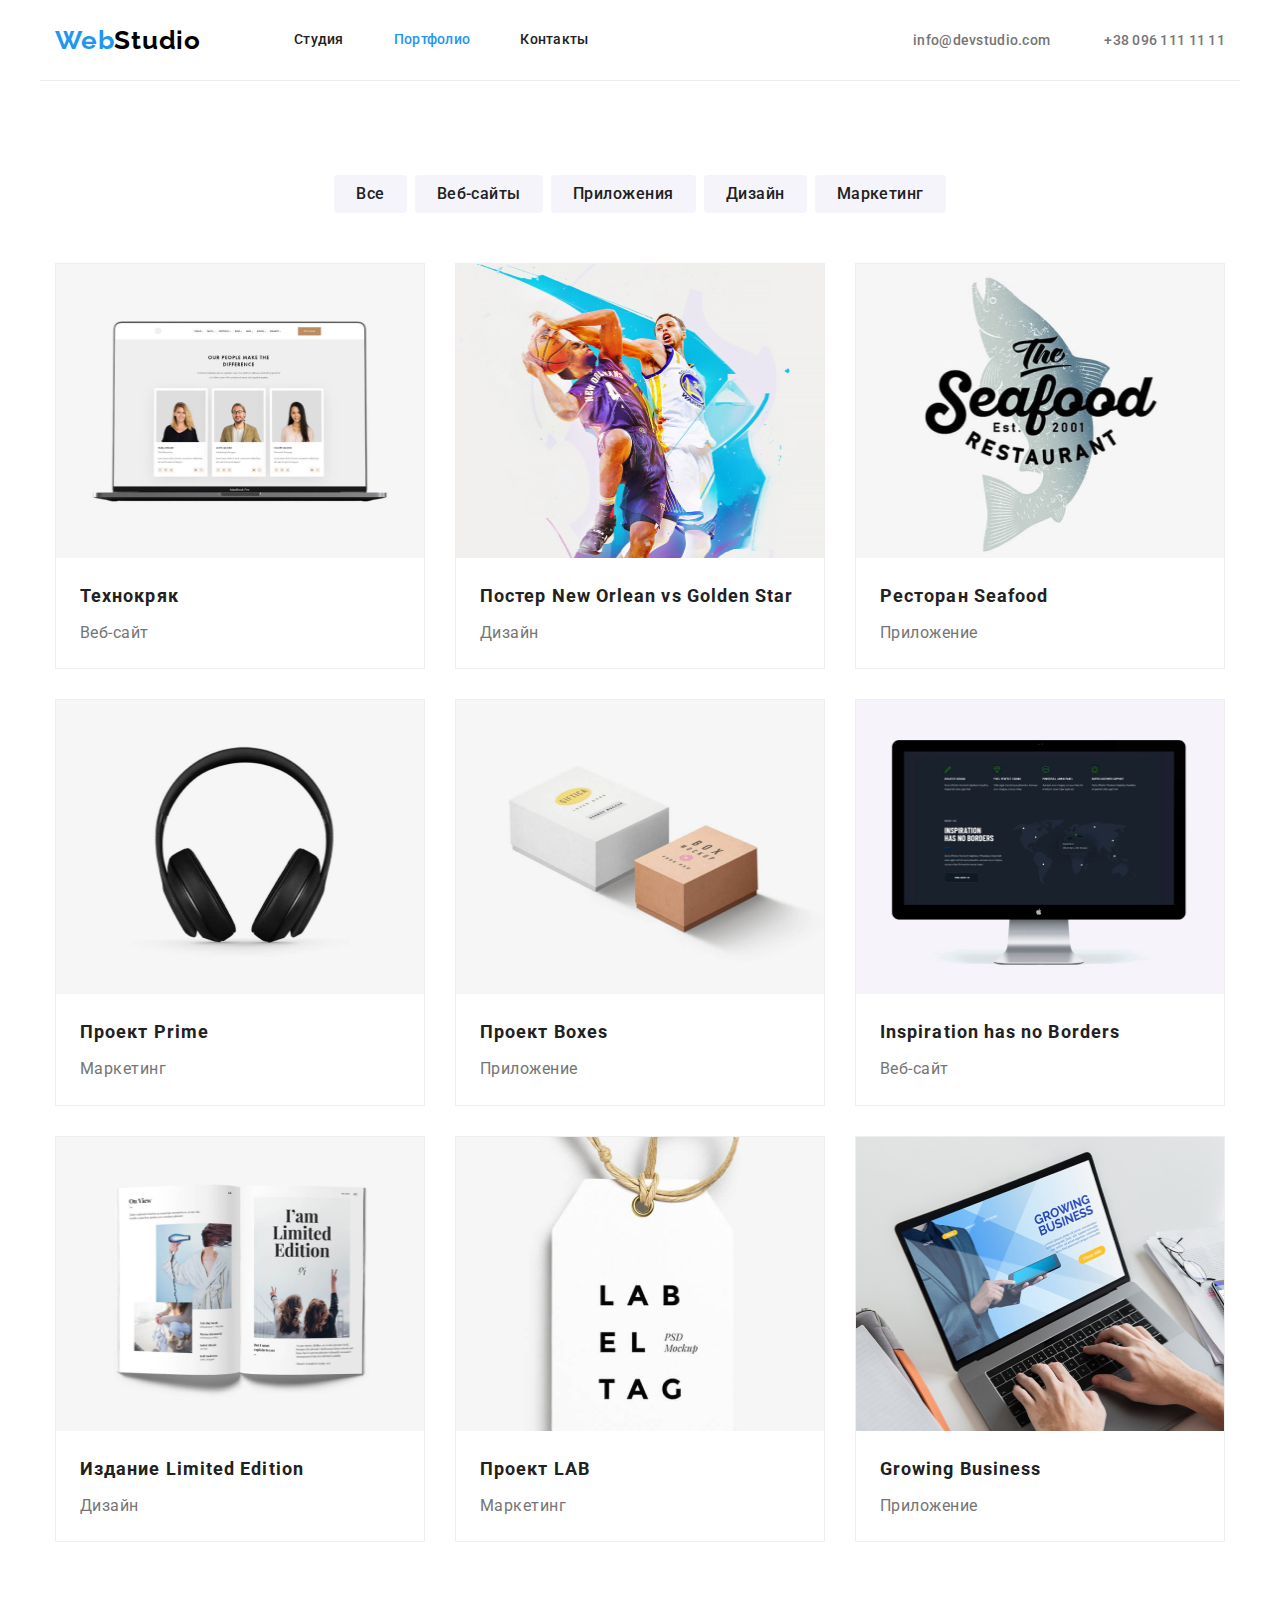
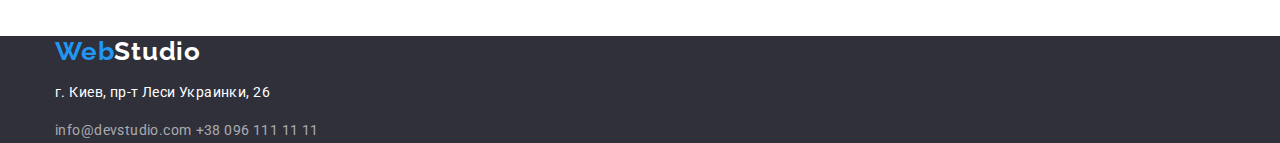
==== portfolio.html @ 0b3e7a97 "Вносит изменения в проект" ====
<!DOCTYPE html>
<html lang="ru">

<head>
    <meta charset="UTF-8">
    <meta http-equiv="X-UA-Compatible" content="IE=edge">
    <meta name="viewport" content="width=device-width, initial-scale=1.0">
    <title>Business</title>
    <link rel="preconnect" href="https://fonts.googleapis.com">
    <link rel="preconnect" href="https://fonts.gstatic.com" crossorigin>
    <link href="https://fonts.googleapis.com/css2?family=Raleway:wght@700&family=Roboto:wght@400;500;700;900&display=swap"
        rel="stylesheet">
    <link rel="stylesheet" href="https://cdnjs.cloudflare.com/ajax/libs/modern-normalize/1.1.0/modern-normalize.min.css">
    <link rel="stylesheet" href="./css/style.css">
</head>

<body>

    <!--Шапка сайта-->
    <header>
        <div class="container main-nav border">
            <nav class="main-nav">
                <a lang="en" href="" class="logo">
                    <span class="main-logo">Web</span><span class="secondary-logo">Studio</span>
                </a>
                <ul class="site-nav list">
                    <li class="item"><a href="./index.html" class="link">Студия</a></li>
                    <li class="item"><a href="./portfolio.html" class="link current">Портфолио</a></li>
                    <li class="item"><a href="" class="link">Контакты</a></li>
                </ul>
            </nav>
            <div class="info">
                <a href="mailto:info@devstudio.com" class="connect">info@devstudio.com</a>
                <a href="tel:+380961111111" class="connect last">+38 096 111 11 11</a>
            </div>
        </div>
    </header>
    <main>
        <!--CARDS-->
        <section class="section">
            <div class="container benefits">

                <ul class="buttons list">
                    <li class="btn"><button type="button" class="button">Все</button></li>
                    <li class="btn"><button type="button" class="button">Веб-сайты</button></li>
                    <li class="btn"><button type="button" class="button">Приложения</button></li>
                    <li class="btn"><button type="button" class="button">Дизайн</button></li>
                    <li class="btn"><button type="button" class="button">Маркетинг</button></li>
                </ul>

                <ul class="card-set list">

                    <li class="card">
                        <a href="" class="link"><img src="./Images/portfolio/techno.jpg" alt="Ноутбук с фото наших сотрудников" width="370"
                        height="294">
                            <div class="card-content">
                                <h2 class="card-heading">Технокряк</h2>
                                <p class="subtitle">Веб-сайт</p>
                            </div>
                        </a>   
                    </li>

                    <li class="card">
                        <a href="" class="link"><img src="./Images/portfolio/basket.jpg" alt="Двое басетболистов в игре" width="370"
                        height="294">
                            <div class="card-content">
                                <h2 class="card-heading">Постер New Orlean vs Golden Star</h2>
                                <p class="subtitle">Дизайн</p>
                            </div>
                        </a>  
                    </li>

                    <li class="card">
                        <a href="" class="link"><img src="./Images/portfolio/seafood.jpg" alt="Логотип ресторана в виде рыбы и название" width="370"
                        height="294">
                            <div class="card-content">
                                <h2 class="card-heading">Ресторан Seafood</h2>
                                <p class="subtitle">Приложение</p>
                            </div>
                        </a>
                        
                    </li>

                    <li class="card">
                        <a href="" class="link"><img src="./Images/portfolio/prime.jpg" alt="Изображение наушников" width="370"
                        height="294">
                            <div class="card-content">
                                <h2 class="card-heading">Проект Prime</h2>
                                <p class="subtitle">Маркетинг</p>
                            </div>
                        </a>   
                    </li>

                    <li class="card">
                        <a href="" class="link"><img src="./Images/portfolio/boxes.jpg" alt="Изображение двух коробок" width="370"
                        height="294">
                            <div class="card-content">
                                <h2 class="card-heading">Проект Boxes</h2>
                                <p class="subtitle">Приложение</p>
                            </div>
                        </a>
                        
                    </li>

                    <li class="card">
                        <a href="" class="link"><img src="./Images/portfolio/inspiration.jpg" alt="Монитор с надписью и картой" width="370"
                        height="294">
                            <div class="card-content">
                                <h2 class="card-heading">Inspiration has no Borders</h2>
                                <p class="subtitle">Веб-сайт</p>
                            </div>
                        </a>   
                    </li>

                    <li class="card">
                        <a href="" class="link"><img src="./Images/portfolio/limited.jpg" alt="Раскрытая книга" width="370"
                        height="294">
                            <div class="card-content">
                                <h2 class="card-heading">Издание Limited Edition</h2>
                                <p class="subtitle">Дизайн</p>
                            </div>
                        </a>
                    </li>

                    <li class="card">
                        <a href="" class="link"><img src="./Images/portfolio/lab.jpg" alt="Лейба" width="370"
                        height="294">
                            <div class="card-content">
                                <h2 class="card-heading">Проект LAB</h2>
                                <p class="subtitle">Маркетинг</p>
                            </div>
                        </a>
                    </li>

                    <li class="card"><a href="" class="link"><img src="./Images/portfolio/growing.jpg" alt="Работа на ноутбуке" width="370"
                        height="294">
                            <div class="card-content">
                                <h2 class="card-heading">Growing Business</h2>
                                <p class="subtitle">Приложение</p>
                            </div>
                        </a>
                    </li>
                </ul>
            </div>
        </section>
    </main>

    <!--Footer-->
    <footer>
        <div class="container">
            <a lang="en" href="" class="logo">
                <span class="main-logo">Web</span><span class="secondary-item">Studio</span>
            </a>
            <address>
                <p class="adress">
                    г. Киев, пр-т Леси Украинки, 26
                </p>
                <a href="mailto:info@devstudio.com" class="secondary-connect">info@devstudio.com</a>
                <a href="tel:+380961111111" class="secondary-connect">+38 096 111 11 11</a>
            </address>
        </div>
    </footer>
</body>

</html>
---- css/style.css ----
:root {
  --primery-text-color: #757575;
  --title-text-color: #212121;
  --accent-color: #2196f3;
  --primery-bcg-color: #ffffff;
  --card-set-gap: 30px;
  --card-shadow: 0px 2px 1px -1px rgba(0, 0, 0, 0.2),
    0px 1px 1px 0px rgba(0, 0, 0, 0.14), 0px 1px 3px 0px rgba(0, 0, 0, 0.12);
}

body {
  color: var(--primery-text-color);
  background-color: var(--primery-bcg-color);
  font-family: Roboto, sans-serif;
}

img {
  display: block;
  max-width: 100%;
}

/*УТИЛИТЫ*/

.list {
  padding: 0;
  margin: 0;
  list-style: none;
}

/*HEADER*/

.container {
  width: 1200px;
  padding-left: 15px;
  padding-right: 15px;
  margin-left: auto;
  margin-right: auto;
}
.logo {
  font-family: Raleway, sans-serif;
  font-weight: 700;
  font-size: 26px;
  line-height: 1.19;
  letter-spacing: 0.03em;
  text-decoration: none;
}
.main-logo {
  color: var(--accent-color);
}
.secondary-logo {
  color: #000000;
}

/*MAIN-NAV*/

.main-nav {
  display: flex;
  align-items: center;
}

/*BUTTON*/

.button {
  font-family: inherit;
  color: var(--title-text-color);
  background-color: #f5f4fa;
  border-radius: 4px;
  border: none;
}
.button.primery {
  padding: 10px 32px;

  color: var(--primery-bcg-color);
  background-color: var(--accent-color);
  font-family: inherit;
  font-weight: 700;
  font-size: 16px;
  line-height: 1.9;
  letter-spacing: 0.06em;
}

.buttons .button {
  padding: 6px 22px;

  font-weight: 500;
  font-size: 16px;
  line-height: 1.62;
  text-align: center;
  letter-spacing: 0.03em;
}

.buttons .btn:not(:last-child) {
  margin-right: 8px;
}

.buttons {
  margin-bottom: 50px;
  display: flex;
  justify-content: center;
}

.buttons .button:hover,
.button:focus {
  color: var(--primery-bcg-color);
  background-color: var(--accent-color);
}

/*NAVIGATION*/

.site-nav {
  display: flex;
  margin-left: 93px;
}

.site-nav .item:not(:last-child) {
  margin-right: 50px;
}

.site-nav .link {
  display: block;
  padding-top: 32px;
  padding-bottom: 32px;

  color: var(--title-text-color);
  font-weight: 500;
  font-size: 14px;
  line-height: 1.14;
  letter-spacing: 0.02em;
  text-decoration: none;
}
.site-nav .link:hover,
.site-nav .link:focus {
  color: var(--accent-color);
}
.site-nav .link.current {
  color: var(--accent-color);
}

/*CONNECT*/

.connect {
  color: var(--primery-text-color);
  font-style: normal;
  font-weight: 500;
  font-size: 14px;
  line-height: 1.14;
  letter-spacing: 0.02em;
  text-decoration: none;
}

.connect:hover,
.connect:focus {
  color: var(--accent-color);
}
.connect.last {
  margin-left: 50px;
}

/*INFO*/

.info {
  margin-left: auto;
}

/*HERO*/

.hero {
  background-color: #2f303a;
  text-align: center;
  margin-bottom: 0;
}
.hero-title {
  margin-left: auto;
  margin-right: auto;
  margin-top: 0;
  margin-bottom: 30px;

  color: var(--primery-bcg-color);
  font-weight: 900;
  font-size: 44px;
  letter-spacing: 0.06em;
  text-transform: uppercase;
  width: 696px;
}

/*СЕКЦИИ*/

.section {
  padding-top: 94px;
  padding-bottom: 94px;
}

.section-title {
  margin-top: 0px;
  margin-bottom: 50px;

  color: var(--title-text-color);
  font-weight: 700;
  font-size: 36px;
  line-height: 1.16;
  text-align: center;
  letter-spacing: 0.03em;
}

/*ПРЕИМУЩЕСТВА*/

.feature {
  display: flex;
}

.feature-item {
  flex-basis: calc(100% / 4);
}

.feature-item:not(:last-child) {
  margin-right: 30px;
}

.title {
  margin-top: 0;
  margin-bottom: 10px;

  color: var(--title-text-color);
  font-weight: 700;
  font-size: 14px;
  line-height: 1.14;
  letter-spacing: 0.03em;
  text-transform: uppercase;
}

.text-idea {
  margin-top: 0;
  margin-bottom: 0;

  color: var(--primery-text-color);
  font-weight: 400;
  font-size: 14px;
  line-height: 1.7;
  letter-spacing: 0.03em;
}

/*ЧЕМ ЗАНИМАЕМСЯ*/

.section.work {
  padding-top: 0;
}

.works {
  display: flex;
}

.pic:not(:last-child) {
  margin-right: 30px;
}

/*Команда*/
.team {
  background-color: #f5f4fa;
}

.team-list {
  display: flex;
}

.team-list > .team-item:not(:last-child) {
  margin-right: 30px;
}

.team-item {
  box-shadow: var(--card-shadow);
  border-radius: 0px 0px 4px 4px;
}

.profession {
  margin-bottom: 30px;
  margin-top: 10px;

  font-weight: 400;
  font-size: 16px;
  line-height: 1.2;
  letter-spacing: 0.03em;
  text-align: center;
}

.team-hero {
  margin-top: 30px;
  margin-bottom: 0;
  font-weight: 500;
  color: var(--title-text-color);
  font-size: 16px;
  line-height: 1.2;
  letter-spacing: 0.03em;
  text-align: center;
}

/*FOOTER*/
footer {
  background-color: #2f303a;
}

.secondary-item {
  color: var(--primery-bcg-color);
}

.adress {
  color: var(--primery-bcg-color);
  font-style: normal;
  font-weight: 400;
  font-size: 14px;
  line-height: 1.7;
  letter-spacing: 0.03em;
}

.secondary-connect {
  color: rgba(255, 255, 255, 0.6);
  font-family: Roboto, sans-serif;
  font-style: normal;
  font-weight: normal;
  font-size: 14px;
  line-height: 1.71;
  letter-spacing: 0.03em;
  text-decoration: none;
}

/*PORTFOLIO*/

.border {
  border-bottom: 1px solid #ececec;
}

.card-heading {
  margin-top: 0;
  margin-bottom: 4px;

  color: var(--title-text-color);
  font-weight: 700;
  font-size: 18px;
  line-height: 2;
  letter-spacing: 0.06em;
}

.card .subtitle {
  margin-top: 0;
  margin-bottom: 0;

  color: var(--primery-text-color);
  font-weight: 400;
  font-size: 16px;
  line-height: 1.9;
  letter-spacing: 0.03em;
}
.link {
  text-decoration: none;
}

.card-set {
  display: flex;
  flex-wrap: wrap;

  margin-left: calc(-1 * var(--card-set-gap));
  margin-top: calc(-1 * var(--card-set-gap));
}

.card-set > .card {
  flex-basis: calc(100% / 3 - var(--card-set-gap));

  margin-left: var(--card-set-gap);
  margin-top: var(--card-set-gap);

  border: 1px solid #eeeeee;
}

.card-content {
  padding: 20px 24px;
}
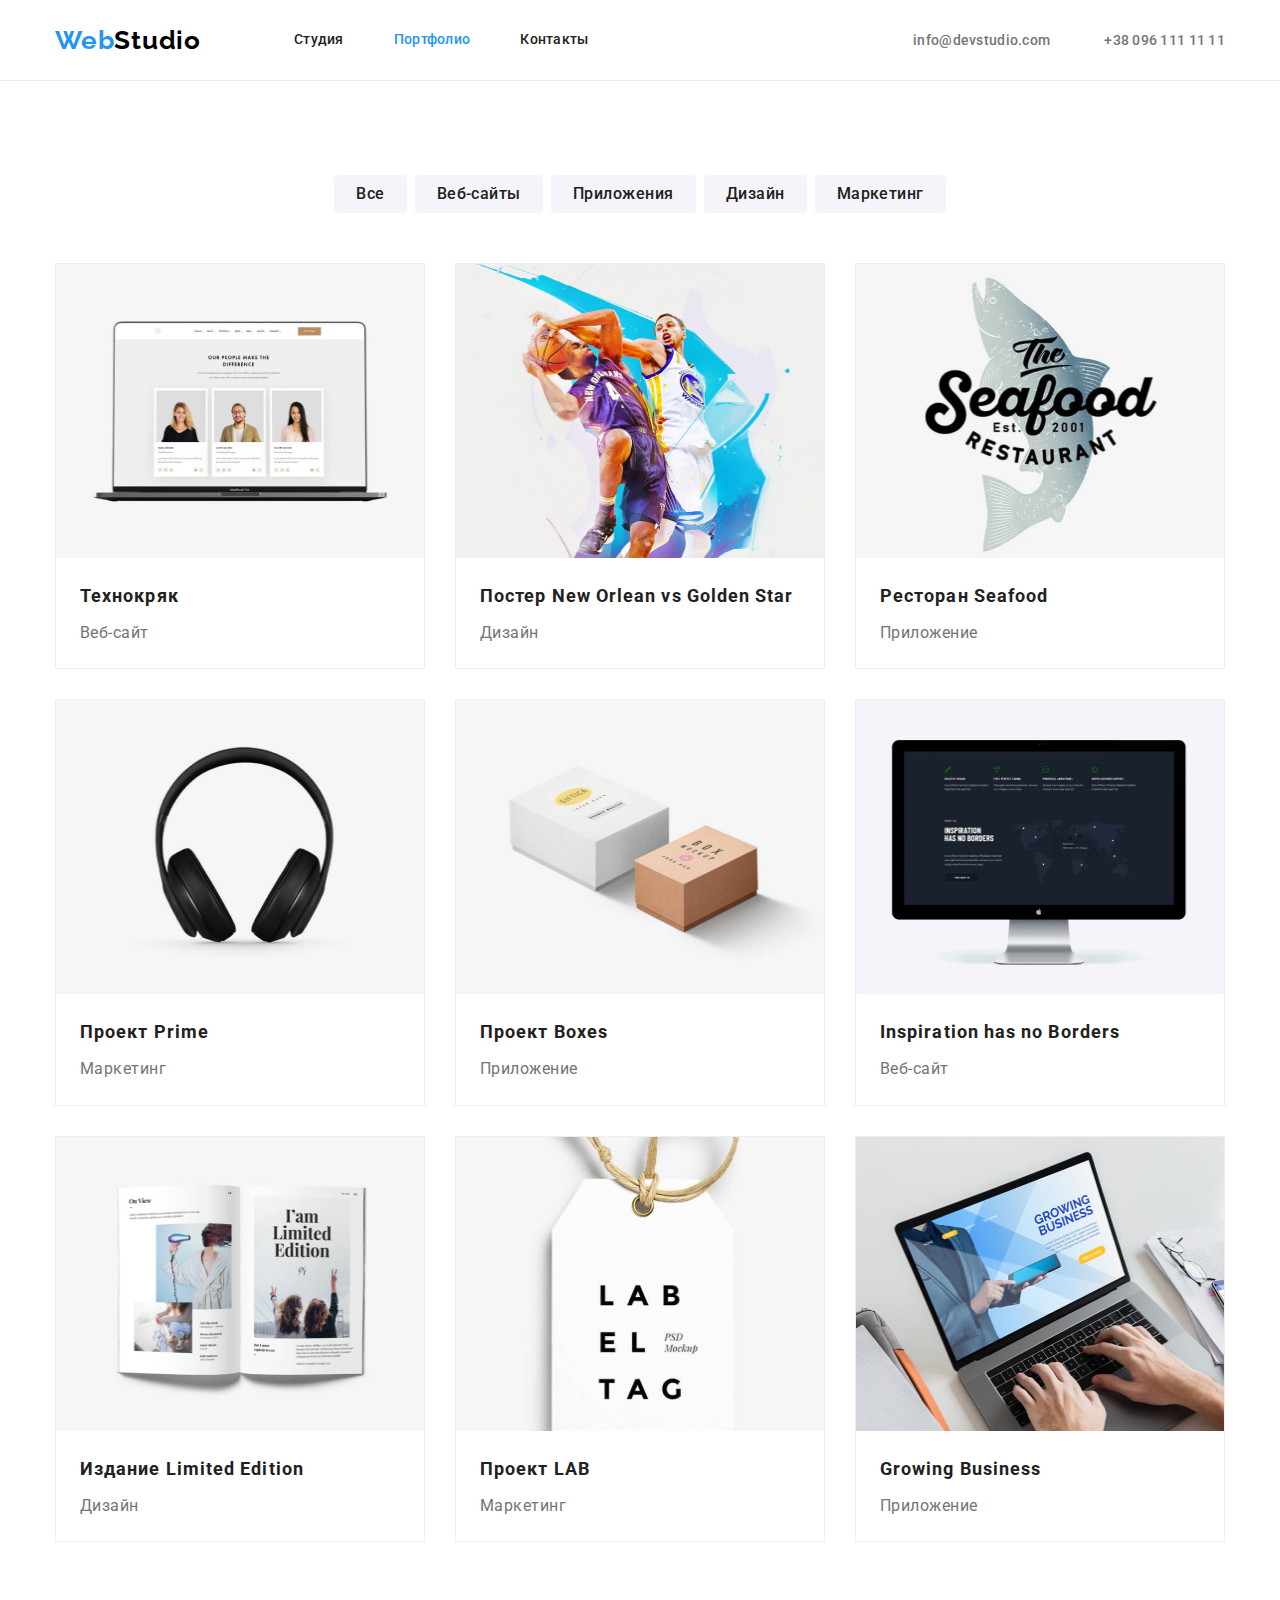
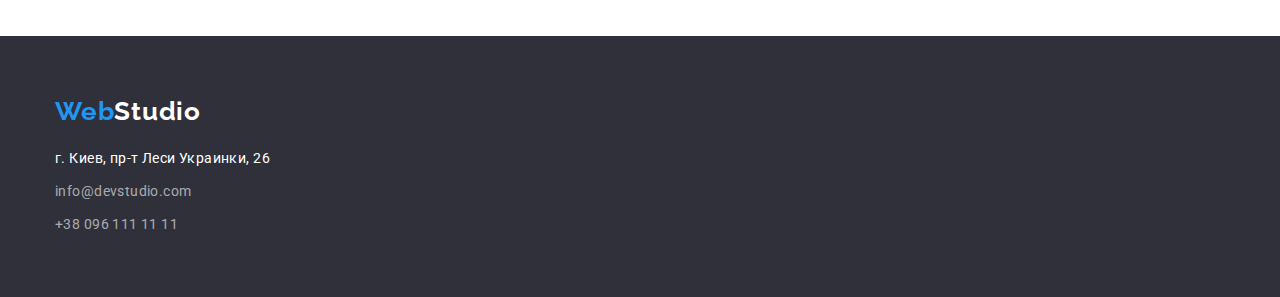
==== commit f62c201f: "Добавляет исправления" ====
--- a/portfolio.html
+++ b/portfolio.html
@@ -17,8 +17,8 @@
 <body>
 
     <!--Шапка сайта-->
-    <header>
-        <div class="container main-nav border">
+    <header class="border">
+        <div class="container main-nav ">
             <nav class="main-nav">
                 <a lang="en" href="" class="logo">
                     <span class="main-logo">Web</span><span class="secondary-logo">Studio</span>
@@ -51,7 +51,7 @@
                 <ul class="card-set list">
 
                     <li class="card">
-                        <a href="" class="link"><img src="./Images/portfolio/techno.jpg" alt="Ноутбук с фото наших сотрудников" width="370"
+                        <a href="" class="link"><img src="./images/portfolio/techno.jpg" alt="Ноутбук с фото наших сотрудников" width="370"
                         height="294">
                             <div class="card-content">
                                 <h2 class="card-heading">Технокряк</h2>
@@ -61,7 +61,7 @@
                     </li>
 
                     <li class="card">
-                        <a href="" class="link"><img src="./Images/portfolio/basket.jpg" alt="Двое басетболистов в игре" width="370"
+                        <a href="" class="link"><img src="./images/portfolio/basket.jpg" alt="Двое баскетболистов в игре" width="370"
                         height="294">
                             <div class="card-content">
                                 <h2 class="card-heading">Постер New Orlean vs Golden Star</h2>
@@ -71,7 +71,7 @@
                     </li>
 
                     <li class="card">
-                        <a href="" class="link"><img src="./Images/portfolio/seafood.jpg" alt="Логотип ресторана в виде рыбы и название" width="370"
+                        <a href="" class="link"><img src="./images/portfolio/seafood.jpg" alt="Логотип ресторана в виде рыбы и название" width="370"
                         height="294">
                             <div class="card-content">
                                 <h2 class="card-heading">Ресторан Seafood</h2>
@@ -82,7 +82,7 @@
                     </li>
 
                     <li class="card">
-                        <a href="" class="link"><img src="./Images/portfolio/prime.jpg" alt="Изображение наушников" width="370"
+                        <a href="" class="link"><img src="./images/portfolio/prime.jpg" alt="Изображение наушников" width="370"
                         height="294">
                             <div class="card-content">
                                 <h2 class="card-heading">Проект Prime</h2>
@@ -92,7 +92,7 @@
                     </li>
 
                     <li class="card">
-                        <a href="" class="link"><img src="./Images/portfolio/boxes.jpg" alt="Изображение двух коробок" width="370"
+                        <a href="" class="link"><img src="./images/portfolio/boxes.jpg" alt="Изображение двух коробок" width="370"
                         height="294">
                             <div class="card-content">
                                 <h2 class="card-heading">Проект Boxes</h2>
@@ -103,7 +103,7 @@
                     </li>
 
                     <li class="card">
-                        <a href="" class="link"><img src="./Images/portfolio/inspiration.jpg" alt="Монитор с надписью и картой" width="370"
+                        <a href="" class="link"><img src="./images/portfolio/inspiration.jpg" alt="Монитор с надписью и картой" width="370"
                         height="294">
                             <div class="card-content">
                                 <h2 class="card-heading">Inspiration has no Borders</h2>
@@ -113,7 +113,7 @@
                     </li>
 
                     <li class="card">
-                        <a href="" class="link"><img src="./Images/portfolio/limited.jpg" alt="Раскрытая книга" width="370"
+                        <a href="" class="link"><img src="./images/portfolio/limited.jpg" alt="Раскрытая книга" width="370"
                         height="294">
                             <div class="card-content">
                                 <h2 class="card-heading">Издание Limited Edition</h2>
@@ -123,7 +123,7 @@
                     </li>
 
                     <li class="card">
-                        <a href="" class="link"><img src="./Images/portfolio/lab.jpg" alt="Лейба" width="370"
+                        <a href="" class="link"><img src="./images/portfolio/lab.jpg" alt="Лейба" width="370"
                         height="294">
                             <div class="card-content">
                                 <h2 class="card-heading">Проект LAB</h2>
@@ -132,7 +132,7 @@
                         </a>
                     </li>
 
-                    <li class="card"><a href="" class="link"><img src="./Images/portfolio/growing.jpg" alt="Работа на ноутбуке" width="370"
+                    <li class="card"><a href="" class="link"><img src="./images/portfolio/growing.jpg" alt="Работа на ноутбуке" width="370"
                         height="294">
                             <div class="card-content">
                                 <h2 class="card-heading">Growing Business</h2>
@@ -155,8 +155,10 @@
                 <p class="adress">
                     г. Киев, пр-т Леси Украинки, 26
                 </p>
-                <a href="mailto:info@devstudio.com" class="secondary-connect">info@devstudio.com</a>
-                <a href="tel:+380961111111" class="secondary-connect">+38 096 111 11 11</a>
+                <div class="adress-link">
+                    <a href="mailto:info@devstudio.com" class="secondary-connect">info@devstudio.com</a>
+                    <a href="tel:+380961111111" class="secondary-connect">+38 096 111 11 11</a>
+                </div>
             </address>
         </div>
     </footer>
--- a/css/style.css
+++ b/css/style.css
@@ -165,6 +165,8 @@
 /*HERO*/
 
 .hero {
+  padding-top: 200px;
+  padding-bottom: 200px;
   background-color: #2f303a;
   text-align: center;
   margin-bottom: 0;
@@ -272,7 +274,7 @@
 }
 
 .profession {
-  margin-bottom: 30px;
+  margin-bottom: 0;
   margin-top: 10px;
 
   font-weight: 400;
@@ -283,7 +285,7 @@
 }
 
 .team-hero {
-  margin-top: 30px;
+  margin-top: 0;
   margin-bottom: 0;
   font-weight: 500;
   color: var(--title-text-color);
@@ -291,10 +293,17 @@
   line-height: 1.2;
   letter-spacing: 0.03em;
   text-align: center;
+}
+
+.team-name {
+  padding-top: 30px;
+  padding-bottom: 30px;
 }
 
 /*FOOTER*/
 footer {
+  padding-top: 60px;
+  padding-bottom: 60px;
   background-color: #2f303a;
 }
 
@@ -303,6 +312,8 @@
 }
 
 .adress {
+  margin-top: 20px;
+  margin-bottom: 0;
   color: var(--primery-bcg-color);
   font-style: normal;
   font-weight: 400;
@@ -311,7 +322,18 @@
   letter-spacing: 0.03em;
 }
 
+.adress-link {
+  display: flex;
+  flex-direction: column;
+}
+
+.secondary-connect:hover,
+.secondary-connect:focus {
+  color: var(--accent-color);
+}
+
 .secondary-connect {
+  margin-top: 9px;
   color: rgba(255, 255, 255, 0.6);
   font-family: Roboto, sans-serif;
   font-style: normal;
